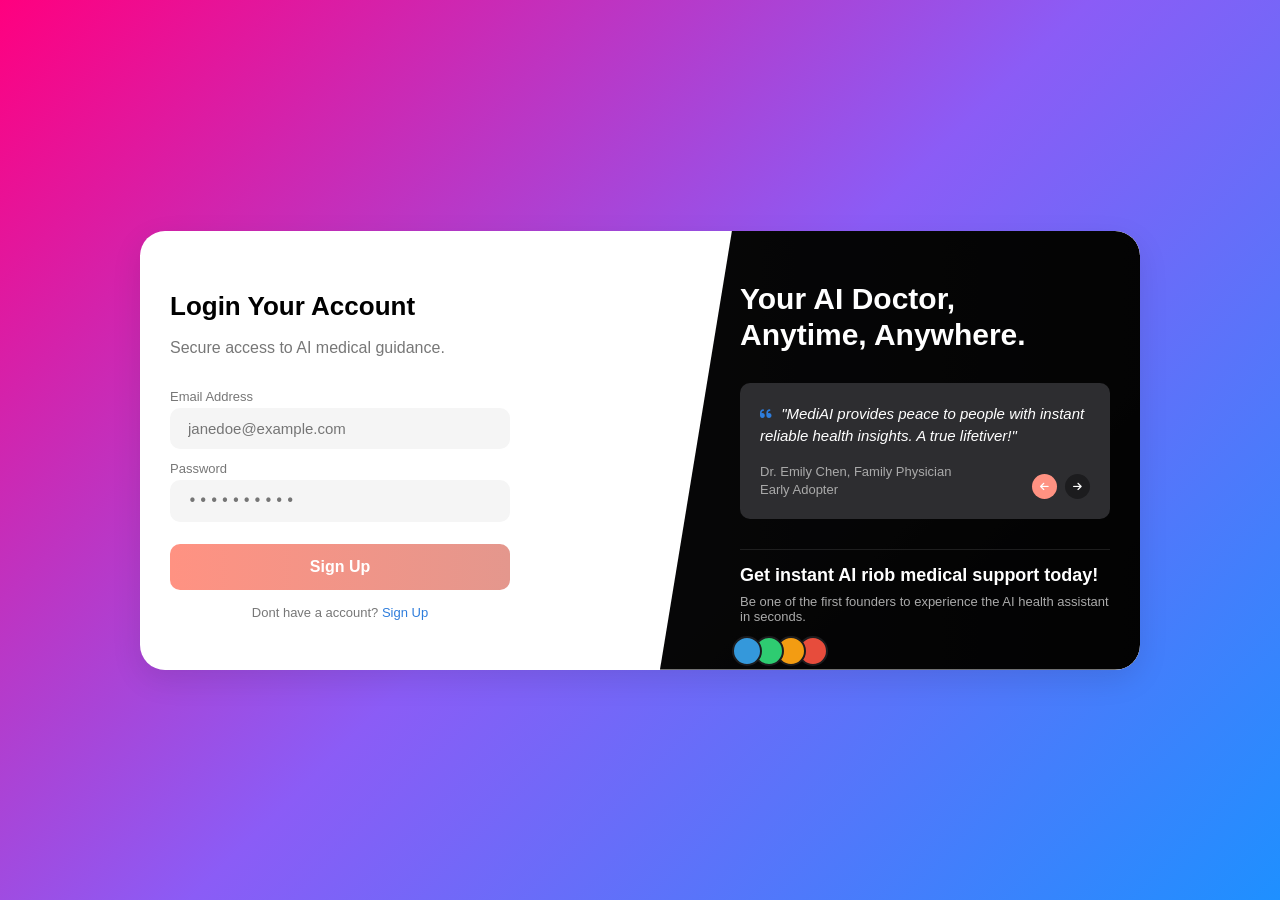
==== static/login.html @ f49bfcff "Add files via upload" ====
<!DOCTYPE html>
<html lang="en">
<head>
    <meta charset="UTF-8">
    <meta name="viewport" content="width=device-width, initial-scale=1.0">
    <title>MediAI - Create Account</title>
    <link rel="stylesheet" href="/static/css/login.css">
    <link rel="stylesheet" href="https://cdnjs.cloudflare.com/ajax/libs/font-awesome/6.0.0-beta3/css/all.min.css">
</head>
<body>
    <div class="container">
        <div class="register-panel">

            <img class="img1" src="static/image.png" alt="">

            <form class="register-form">
                <h2>Login Your Account</h2>
                <p class="subtitle">Secure access to AI medical guidance.</p>

                <div class="input-group">
                    <label for="email">Email Address</label>
                    <input type="email" id="email" placeholder="janedoe@example.com" required>
                </div>

                <div class="input-group">
                    <label for="password">Password</label>
                    <input type="password" id="password" value="" placeholder="••••••••••" required>
                </div>

                <button type="submit" class="sign-up-btn">Sign Up</button>
               
            </form>

            <p class="login-link">
                Dont have a account?
                <a href="#" onclick="window.location.replace('/register')">Sign Up</a>
            </p>
            
        </div>

        <div class="info-panel">
            <div class="info-content-wrapper">
                <div class="info-content">
                    <h1>Your AI Doctor, <br>Anytime, Anywhere.</h1>

                    <div class="testimonial-card">
                        <div class="quote-text">
                            <i class="fas fa-quote-left"></i>
                            "MediAI provides peace to people with instant reliable health insights. A true lifetiver!"
                        </div>
                        <p class="testimonial-author">
                            Dr. Emily Chen, Family Physician <br>
                            Early Adopter
                        </p>
                        <div class="carousel-nav">
                            <button class="nav-btn prev-btn"><i class="fas fa-arrow-left"></i></button>
                            <button class="nav-btn next-btn"><i class="fas fa-arrow-right"></i></button>
                        </div>
                    </div>

                    <div class="cta-banner">
                        <h3>Get instant AI riob medical support today!</h3>
                        <p>Be one of the first founders to experience the AI health assistant in seconds.</p>
                        <div class="avatars">
                            <span class="avatar a1"></span>
                            <span class="avatar a2"></span>
                            <span class="avatar a3"></span>
                            <span class="avatar a4"></span>
                        </div>
                    </div>
                </div>
            </div>
        </div>  
    </div>

    <script src="/static/js/login.js"></script>
</body>
</html>
---- static/css/login.css ----
:root {
            /* Define color variables for easy modification */
            --clr-background: #f0f4f9;
            --clr-main-bg: #fff;
            --clr-dark-panel-bg: #1c1c1e;
            --clr-text-primary: #333;
            --clr-text-secondary: #777;
            --clr-text-dark: #fff;
            --clr-accent-light: #e4978d; /* Pink/Orange accent for button */
            --clr-accent-dark: #2E7DDC; /* Violet accent for logo/AI part */
            --clr-input-bg: #f5f5f5;
            --clr-input-border: #ddd;
            --clr-dark-input-bg: #2d2d30;
            --clr-dark-text-secondary: #aaa;
        
            /* Gradients */
            --grad-bg-1: #ff007f;
            --grad-bg-2: #8b5cf6;
            --grad-bg-3: #1e90ff;
        
            /* Shadow effects for the panels */
            --shadow: 0 10px 30px rgba(0, 0, 0, 0.1);
        }
        
        * {
            margin: 0;
            padding: 0;
            box-sizing: border-box;
            font-family: 'Segoe UI', Tahoma, Geneva, Verdana, sans-serif;
        }
        
        body {
            background: linear-gradient(135deg, var(--grad-bg-1) 0%, var(--grad-bg-2) 50%, var(--grad-bg-3) 100%);
            display: flex;
            justify-content: center;
            align-items: center;
            min-height: 100vh;
            padding: 20px;
        }
        
        .container {
            display: flex;
            width: 100%;
            /* DECREASED MAX-WIDTH for a smaller overall page */
            max-width: 1000px; 
            background: var(--clr-main-bg);
            border-radius: 25px; /* Slightly smaller border radius */
            box-shadow: var(--shadow);
            overflow: hidden;
        }
        
        .img1{
            width: 40%;
            padding-bottom: 10px;
        }

        /* --- Registration Panel (Left) --- */
        .register-panel {
            flex: 1;
            /* REDUCED PADDING */
            padding: 50px 30px; 
            display: flex;
            flex-direction: column;
            justify-content: space-between;
            /* DECREASED MIN-WIDTH */
            min-width: 400px;
            z-index: 2;
        }
        
        .logo {
            font-size: 22px; /* Reduced font size */
            font-weight: 700;
            color: var(--clr-text-primary);
            display: flex;
            align-items: center;
            margin-bottom: 30px; /* Reduced margin */
        }
        
        .logo-icon {
            width: 22px;
            height: 22px;
            background: var(--clr-accent-dark);
            mask: url('data:image/svg+xml;utf8,<svg xmlns="http://www.w3.org/2000/svg" viewBox="0 0 512 512"><path fill="%23fff" d="M128 0C113.8 0 100.2 6.3 90.9 17.5L50.7 67.8c-2.4 2.9-4.2 6.1-5.3 9.6c-4.3 14 0 28.5 10.9 39.5L256 320 455.7 117c10.9-10.9 15.2-25.5 10.9-39.5c-1.1-3.5-2.9-6.7-5.3-9.6L421.1 17.5c-9.3-11.2-22.9-17.5-37.1-17.5H128zM32.3 224C14.1 224 0 238.1 0 256v192c0 35.3 28.7 64 64 64h384c35.3 0 64-28.7 64-64V256c0-17.9-14.1-32-32.3-32H32.3z"/></svg>') no-repeat center;
            mask-size: contain;
            margin-right: 8px;
        }
        
        .logo-ai {
            color: var(--clr-accent-dark);
        }
        
        .register-form {
            flex-grow: 1;
            display: flex;
            flex-direction: column;
            gap: 12px; /* Reduced gap */        
        }
        
        .register-form h2 {
            font-size: 26px; /* Reduced font size */
            font-weight: 600;
            margin-bottom: 5px;
        }
        
        .register-form .subtitle {
            color: var(--clr-text-secondary);
            margin-bottom: 20px; /* Reduced margin */
        }
        
        .input-group {
            display: flex;
            flex-direction: column;
            gap: 4px;
        }
        
        .input-group label {
            font-size: 13px; /* Reduced font size */
            font-weight: 500;
            color: var(--clr-text-secondary);
        }
        
        .input-group input {
            padding: 12px 18px; /* Reduced padding */
            border: none;
            border-radius: 10px; /* Reduced border radius */
            background: var(--clr-input-bg);
            color: var(--clr-text-primary);
            font-size: 15px; /* Reduced font size */
            outline: none;
            transition: background 0.3s, box-shadow 0.3s;
        }
        
        .input-group input:focus {
            background: #fff;
            box-shadow: 0 0 0 3px rgba(139, 92, 246, 0.2);
        }
        
        .input-group input[type="password"] {
            font-family: 'system-ui', sans-serif;
            letter-spacing: 2px;
        }
        
        .terms-checkbox {
            display: flex;
            align-items: center;
            gap: 8px;
            margin: 8px 0 15px 0; /* Reduced margin */
            font-size: 13px; /* Reduced font size */
            color: var(--clr-text-secondary);
        }
        
        .terms-checkbox input[type="checkbox"] {
            width: 16px; /* Reduced size */
            height: 16px;
            accent-color: var(--clr-accent-dark);
            cursor: pointer;
        }
        
        .terms-checkbox label strong, .login-link a strong {
            font-weight: 600;
            color: var(--clr-text-primary);
        }
        
        .sign-up-btn {
            padding: 14px; /* Reduced padding */
            border: none;
            border-radius: 10px; /* Reduced border radius */
            background: linear-gradient(90deg, #ff9282, var(--clr-accent-light));
            color: var(--clr-text-dark);
            font-size: 16px; /* Reduced font size */
            font-weight: 600;
            cursor: pointer;
            transition: transform 0.2s, box-shadow 0.2s;
            margin-bottom: 15px; /* Reduced margin */
            margin-top: 10px;
        }
        
        .sign-up-btn:hover {
            transform: translateY(-2px);
            box-shadow: 0 5px 15px rgba(255, 146, 130, 0.4);
        }
        
        .social-login {
            display: flex;
            justify-content: center;
            gap: 12px; /* Reduced gap */
            margin-bottom: 25px; /* Reduced margin */
        }
        
        .social-btn {
            width: 45px; /* Reduced size */
            height: 45px;
            border: 1px solid var(--clr-input-border);
            border-radius: 50%;
            background: var(--clr-main-bg);
            cursor: pointer;
            font-size: 18px; /* Reduced font size */
            color: var(--clr-text-primary);
            display: flex;
            align-items: center;
            justify-content: center;
            transition: border-color 0.2s, color 0.2s;
        }
        
        .social-btn.google:hover { color: #db4437; border-color: #db4437; }
        .social-btn.github:hover { color: #333; border-color: #333; }
        .social-btn.facebook:hover { color: #4267b2; border-color: #4267b2; }
        
        .login-link {
            text-align: center;
            font-size: 13px; /* Reduced font size */
            color: var(--clr-text-secondary);
            margin-top: auto;
        }
        
        .login-link a {
            text-decoration: none;
            color: var(--clr-accent-dark);
        }
        .login-link a:hover {
            text-decoration: underline;
        }
        
        /* --- Information Panel (Right) --- */
        .info-panel {
            flex: 1.5;
            position: relative;
            z-index: 1;
            padding-left: 150px;
            /* DECREASED MIN-WIDTH */
            min-width: 350px; 
        }
        
        .info-content-wrapper {
            position: absolute;
            top: 0;
            right: 0;
            bottom: 0;
            width: 80%; /* Adjusted width of the dark content area for a steeper curve */
            background: var(--clr-dark-panel-bg);
            border-top-right-radius: 25px;
            border-bottom-right-radius: 25px;
            /* REDUCED PADDING */
            padding: 50px 30px; 
            padding-left: 80px;
            color: var(--clr-text-dark);
            display: flex;
            flex-direction: column;
            justify-content: space-between;
            
            /* Adjusted clip-path for the new proportions */
            clip-path: polygon(15% 0%, 100% 0%, 100% 100%, 0% 100%); 
            
            box-shadow: 
                0 0 0 1000px rgba(0, 0, 0, 0.05) inset, 
                -15px 0 40px rgba(0, 0, 0, 0.5); 
        
            background-image: linear-gradient(135deg, rgba(255, 255, 255, 0.05), rgba(0, 0, 0, 0.2)),
                              linear-gradient(90deg, #1c1c1e, #101010);
            background-blend-mode: overlay;
        }
        
        .info-content h1 {
            font-size: 30px; /* Reduced font size */
            font-weight: 700;
            line-height: 1.2;
            margin-bottom: 30px; /* Reduced margin */
        }
        
        /* Testimonial Card */
        .testimonial-card {
            background: var(--clr-dark-input-bg);
            padding: 20px; /* Reduced padding */
            border-radius: 10px; /* Reduced border radius */
            margin-bottom: 30px; /* Reduced margin */
            position: relative;
        }
        
        .quote-text {
            font-size: 15px; /* Reduced font size */
            font-style: italic;
            color: var(--clr-text-dark);
            margin-bottom: 15px; /* Reduced margin */
            line-height: 1.5;
        }
        
        .quote-text .fas.fa-quote-left {
            color: var(--clr-accent-dark);
            margin-right: 5px;
            font-size: 13px; /* Reduced font size */
        }
        
        .testimonial-author {
            font-size: 13px; /* Reduced font size */
            color: var(--clr-dark-text-secondary);
            line-height: 1.4;
        }
        
        .carousel-nav {
            display: flex;
            gap: 8px;
            position: absolute;
            bottom: 20px;
            right: 20px;
        }
        
        .nav-btn {
            width: 25px; /* Reduced size */
            height: 25px;
            border: none;
            border-radius: 50%;
            background: var(--clr-dark-panel-bg);
            color: var(--clr-text-dark);
            cursor: pointer;
            display: flex;
            align-items: center;
            justify-content: center;
            transition: background 0.2s;
            font-size: 10px;
        }
        
        .nav-btn:hover {
            background: var(--clr-accent-dark);
        }
        
        .prev-btn {
            background: #ff9282;
        }
        
        /* CTA Banner (Bottom Section) */
        .cta-banner {
            padding-top: 15px; /* Reduced padding */
            border-top: 1px solid rgba(255, 255, 255, 0.1);
        }
        
        .cta-banner h3 {
            font-size: 18px; /* Reduced font size */
            margin-bottom: 8px;
        }
        
        .cta-banner p {
            font-size: 13px; /* Reduced font size */
            color: var(--clr-dark-text-secondary);
            margin-bottom: 12px;
        }
        
        .avatars {
            display: flex;
            margin-top: 8px;
        }
        
        .avatar {
            width: 30px; /* Reduced size */
            height: 30px;
            border-radius: 50%;
            border: 2px solid var(--clr-dark-panel-bg);
            background: #8b5cf6; 
            margin-left: -8px; /* Adjusted overlap */
            flex-shrink: 0;
        }
        
        .avatar.a1 { background: #3498db; z-index: 4; }
        .avatar.a2 { background: #2ecc71; z-index: 3; }
        .avatar.a3 { background: #f39c12; z-index: 2; }
        .avatar.a4 { background: #e74c3c; z-index: 1; }
        
        /* Responsive Adjustments remain largely the same, but use the new container size */
        @media (max-width: 992px) {
            .container {
                flex-direction: column;
                max-width: 500px;
            }
            .register-panel, .info-panel {
                min-width: unset;
                width: 100%;
            }
            .info-panel {
                height: 350px; /* Slightly reduced height on mobile */
            }
            .info-content-wrapper {
                width: 100%;
                border-radius: 0 0 25px 25px;
                clip-path: none;
                padding-top: 30px;
                padding-bottom: 30px;
            }
            .register-panel {
                padding-bottom: 20px;
            }
        }
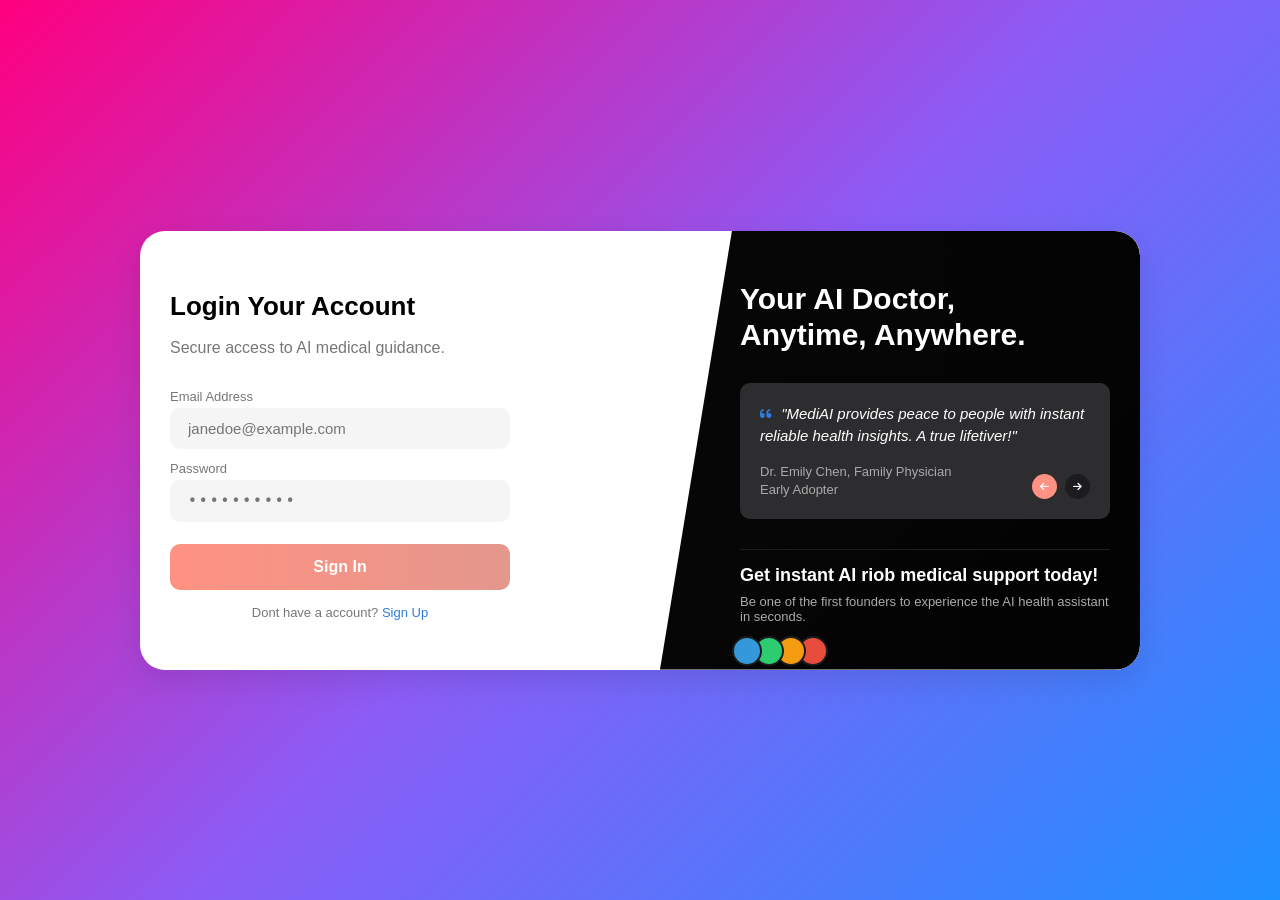
==== commit 8fb5ed7b: "Update login.html" ====
--- a/static/login.html
+++ b/static/login.html
@@ -27,7 +27,7 @@
                     <input type="password" id="password" value="" placeholder="••••••••••" required>
                 </div>
 
-                <button type="submit" class="sign-up-btn">Sign Up</button>
+                <button type="submit" class="sign-up-btn">Sign In</button>
                
             </form>
 
@@ -75,4 +75,5 @@
 
     <script src="/static/js/login.js"></script>
 </body>
-</html>+
+</html>
